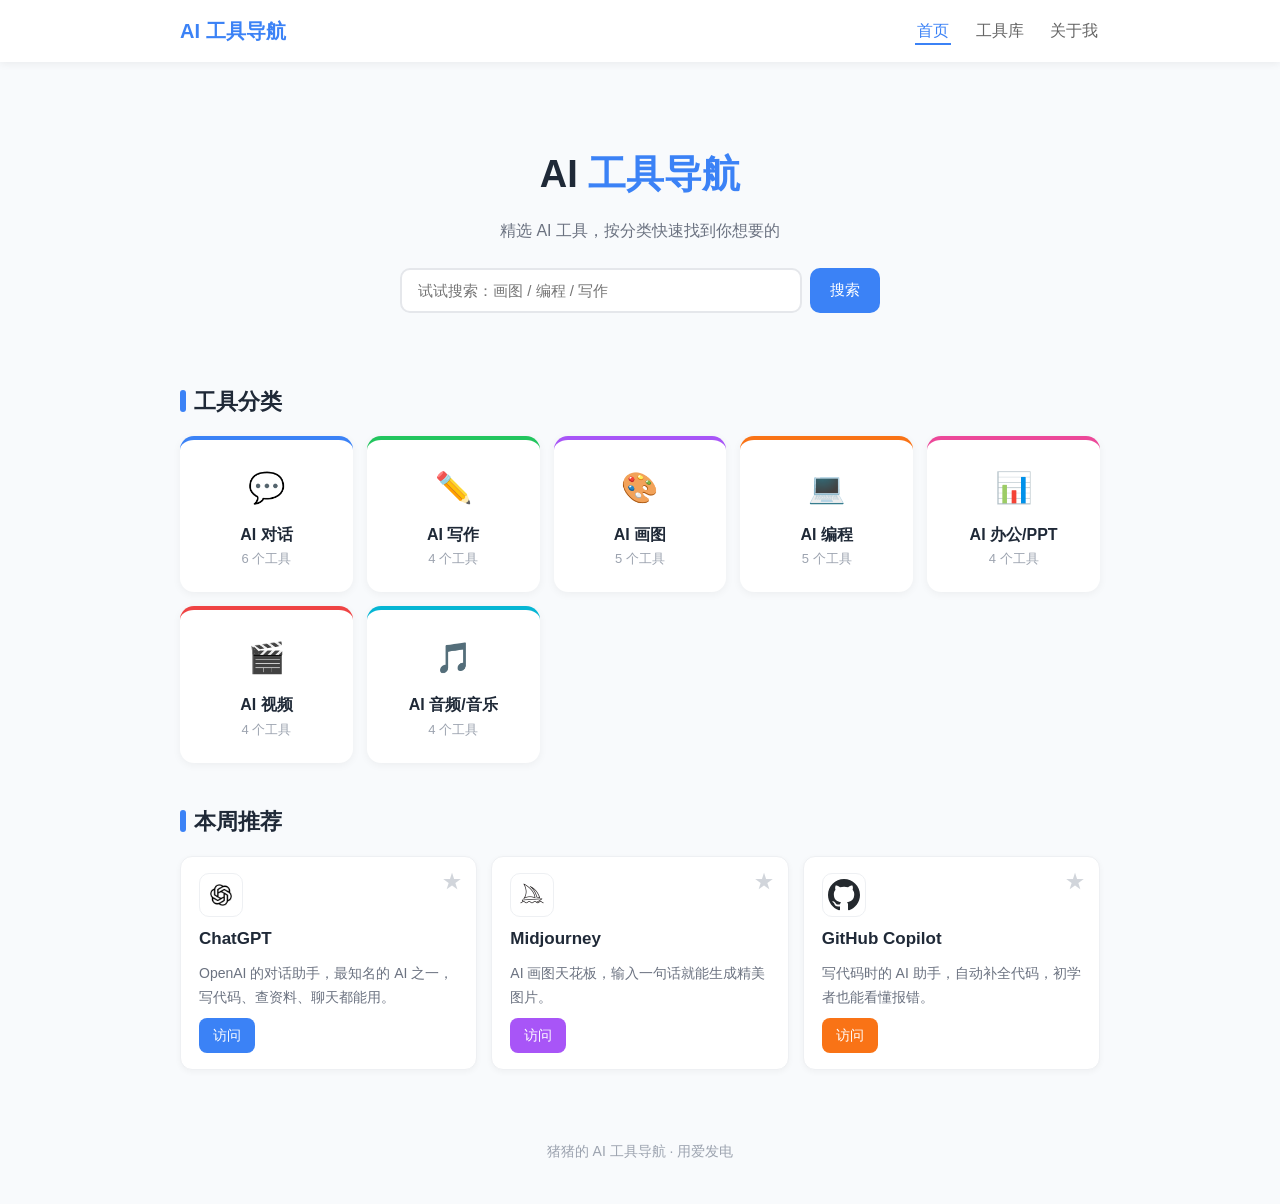
==== index.html @ b0f1b7a2 "导航站初版：三页+搜索+收藏功能" ====
<!DOCTYPE html>
<html lang="zh-CN">
<head>
    <meta charset="UTF-8">
    <title>AI 工具导航 - 首页</title>
    <!-- 网页小图标（favicon）：用 emoji 图标，避免浏览器请求 favicon.ico 报 404 -->
    <link rel="icon" href="data:image/svg+xml,<svg xmlns='http://www.w3.org/2000/svg' viewBox='0 0 100 100'><text y='.9em' font-size='90'>🤖</text></svg>">
    <link rel="stylesheet" href="style.css">
</head>
<body data-page="home">

    <!-- ===== 顶部导航栏（三个页面共用同一份） ===== -->
    <nav class="navbar">
        <div class="navbar-inner">
            <a class="nav-brand" href="index.html">AI 工具导航</a>
            <div class="nav-links">
                <a href="index.html" data-target="home">首页</a>
                <a href="tools.html" data-target="tools">工具库</a>
                <a href="about.html" data-target="about">关于我</a>
            </div>
        </div>
    </nav>

    <div class="container">

        <!-- ===== 我的收藏栏（收藏功能，没有收藏时自动隐藏） ===== -->
        <div class="fav-bar" id="favBar" style="display:none">
            <div class="fav-bar-title">⭐ 我的收藏</div>
            <!-- 收藏的工具会由 script.js 动态生成到这里 -->
            <div class="fav-list" id="favList"></div>
        </div>

        <!-- ===== 顶部区域：站名 + 搜索框 ===== -->
        <div class="hero">
            <h1>AI <span>工具导航</span></h1>
            <p>精选 AI 工具，按分类快速找到你想要的</p>
            <form class="search-box" id="homeSearchForm">
                <input type="text" id="homeSearch" placeholder="试试搜索：画图 / 编程 / 写作">
                <button type="submit">搜索</button>
            </form>
        </div>

        <!-- ===== 分类入口：点击跳转工具库对应区块 ===== -->
        <h2 class="section-title">工具分类</h2>
        <div class="grid">

            <a class="cat-card cat-chat" href="tools.html#cat-chat">
                <div class="cat-icon">💬</div>
                <div class="cat-name">AI 对话</div>
                <div class="cat-count">6 个工具</div>
            </a>

            <a class="cat-card cat-write" href="tools.html#cat-write">
                <div class="cat-icon">✏️</div>
                <div class="cat-name">AI 写作</div>
                <div class="cat-count">4 个工具</div>
            </a>

            <a class="cat-card cat-draw" href="tools.html#cat-draw">
                <div class="cat-icon">🎨</div>
                <div class="cat-name">AI 画图</div>
                <div class="cat-count">5 个工具</div>
            </a>

            <a class="cat-card cat-code" href="tools.html#cat-code">
                <div class="cat-icon">💻</div>
                <div class="cat-name">AI 编程</div>
                <div class="cat-count">5 个工具</div>
            </a>

            <a class="cat-card cat-office" href="tools.html#cat-office">
                <div class="cat-icon">📊</div>
                <div class="cat-name">AI 办公/PPT</div>
                <div class="cat-count">4 个工具</div>
            </a>

            <a class="cat-card cat-video" href="tools.html#cat-video">
                <div class="cat-icon">🎬</div>
                <div class="cat-name">AI 视频</div>
                <div class="cat-count">4 个工具</div>
            </a>

            <a class="cat-card cat-audio" href="tools.html#cat-audio">
                <div class="cat-icon">🎵</div>
                <div class="cat-name">AI 音频/音乐</div>
                <div class="cat-count">4 个工具</div>
            </a>

        </div>

        <!-- ===== 推荐工具 ===== -->
        <h2 class="section-title">本周推荐</h2>
        <div class="tool-grid">
            <div class="tool-card cat-chat">
                <img class="tool-icon" src="img/chatgpt.webp" alt="ChatGPT 图标">
                <div class="tool-name">ChatGPT</div>
                <div class="tool-desc">OpenAI 的对话助手，最知名的 AI 之一，写代码、查资料、聊天都能用。</div>
                <a class="tool-link" href="https://chatgpt.com" target="_blank">访问</a>
            </div>
            <div class="tool-card cat-draw">
                <img class="tool-icon" src="img/midjourney.webp" alt="Midjourney 图标">
                <div class="tool-name">Midjourney</div>
                <div class="tool-desc">AI 画图天花板，输入一句话就能生成精美图片。</div>
                <a class="tool-link" href="https://www.midjourney.com" target="_blank">访问</a>
            </div>
            <div class="tool-card cat-code">
                <img class="tool-icon" src="img/copilot.svg" alt="GitHub Copilot 图标">
                <div class="tool-name">GitHub Copilot</div>
                <div class="tool-desc">写代码时的 AI 助手，自动补全代码，初学者也能看懂报错。</div>
                <a class="tool-link" href="https://github.com/features/copilot" target="_blank">访问</a>
            </div>
        </div>

    </div>

    <!-- ===== 页脚 ===== -->
    <div class="footer">猪猪的 AI 工具导航 · 用爱发电</div>

    <script src="script.js"></script>
</body>
</html>
---- style.css ----
/* =========================================================
   AI 工具导航站 - 共用样式
   浅色多彩风：白底 + 分类彩色卡片
   ========================================================= */

/* ===== 全局 ===== */
* {
    margin: 0;
    padding: 0;
    box-sizing: border-box;   /* 边框和内边距算进宽度，排卡片不溢出 */
}

body {
    font-family: "Microsoft YaHei", Arial, sans-serif;
    background-color: #f8fafc;
    color: #333333;
    line-height: 1.7;
}

a {
    text-decoration: none;
    color: inherit;
}

/* ===== 顶部导航栏 ===== */
.navbar {
    background-color: #ffffff;
    box-shadow: 0 2px 8px rgba(0, 0, 0, 0.06);   /* 底部淡淡的阴影 */
    position: sticky;          /* 滚动时导航栏固定在顶部 */
    top: 0;
    z-index: 100;
}

.navbar-inner {
    max-width: 960px;
    margin: 0 auto;
    padding: 14px 20px;
    display: flex;
    align-items: center;
    justify-content: space-between;   /* 站名左、链接右 */
}

.nav-brand {
    font-size: 20px;
    font-weight: bold;
    color: #3b82f6;
}

.nav-links a {
    margin-left: 18px;
    padding: 4px 2px;
    color: #666666;
    font-weight: 500;
}

/* 当前页面高亮：JS 给当前链接加 .active */
.nav-links a.active {
    color: #3b82f6;
    border-bottom: 2px solid #3b82f6;
}

/* ===== 页面主体容器 ===== */
.container {
    max-width: 960px;
    margin: 0 auto;
    padding: 40px 20px;
}

/* ===== 首页 hero ===== */
.hero {
    text-align: center;
    padding: 40px 0 30px;
}

.hero h1 {
    font-size: 38px;
    color: #1f2937;
}

.hero h1 span {
    color: #3b82f6;
}

.hero p {
    color: #6b7280;
    margin: 10px 0 24px;
}

/* ===== 搜索框 ===== */
.search-box {
    max-width: 480px;
    margin: 0 auto;
    display: flex;
    gap: 8px;
}

.search-box input {
    flex: 1;
    padding: 12px 16px;
    border: 2px solid #e5e7eb;
    border-radius: 10px;
    font-size: 15px;
    outline: none;
    transition: border-color 0.2s;
}

.search-box input:focus {
    border-color: #3b82f6;   /* 聚焦时边框变蓝 */
}

.search-box button {
    padding: 12px 20px;
    background-color: #3b82f6;
    color: #ffffff;
    border: none;
    border-radius: 10px;
    font-size: 15px;
    cursor: pointer;
}

.search-box button:hover {
    background-color: #2563eb;
}

/* ===== 区块标题 ===== */
.section-title {
    font-size: 22px;
    color: #1f2937;
    margin: 40px 0 16px;
    display: flex;
    align-items: center;
    gap: 8px;
}

.section-title::before {
    content: "";
    width: 6px;
    height: 22px;
    border-radius: 3px;
    background-color: #3b82f6;
}

/* ===== 分类卡片网格（首页入口 + 工具库区块） ===== */
/* 每个分类用一个 class 设定 --cat 颜色，卡片统一引用 */
.cat-chat   { --cat: #3b82f6; }
.cat-write  { --cat: #22c55e; }
.cat-draw   { --cat: #a855f7; }
.cat-code   { --cat: #f97316; }
.cat-office { --cat: #ec4899; }
.cat-video  { --cat: #ef4444; }
.cat-audio  { --cat: #06b6d4; }

.grid {
    display: grid;
    grid-template-columns: repeat(auto-fill, minmax(150px, 1fr));
    gap: 14px;
}

/* 首页的分类入口卡 */
.cat-card {
    background-color: #ffffff;
    border-radius: 14px;
    padding: 22px 14px;
    text-align: center;
    box-shadow: 0 2px 8px rgba(0, 0, 0, 0.05);
    border-top: 4px solid var(--cat);   /* 顶部彩色条 */
    transition: transform 0.2s, box-shadow 0.2s;
}

.cat-card:hover {
    transform: translateY(-3px);
    box-shadow: 0 6px 16px rgba(0, 0, 0, 0.1);
}

.cat-card .cat-icon {
    font-size: 30px;
}

.cat-card .cat-name {
    font-weight: bold;
    margin-top: 8px;
    color: #1f2937;
}

.cat-card .cat-count {
    font-size: 13px;
    color: #9ca3af;
}

/* ===== 工具库页面 ===== */
/* 分类区块标题：左侧色条跟随分类色 */
.cat-section .cat-title {
    font-size: 20px;
    font-weight: bold;
    color: #1f2937;
    margin: 36px 0 14px;
    display: flex;
    align-items: center;
    gap: 8px;
}

.cat-section .cat-title::before {
    content: "";
    width: 6px;
    height: 20px;
    border-radius: 3px;
    background-color: var(--cat);
}

/* 工具卡片 */
.tool-grid {
    display: grid;
    grid-template-columns: repeat(auto-fill, minmax(240px, 1fr));
    gap: 14px;
}

/* 工具卡顶部的 logo 图标 */
.tool-card .tool-icon {
    width: 44px;
    height: 44px;
    border-radius: 10px;
    object-fit: contain;      /* 图片等比缩放，不变形 */
    background-color: #ffffff;
    border: 1px solid #eef0f3;
    padding: 5px;
}

.tool-card {
    background-color: #ffffff;
    border-radius: 12px;
    padding: 16px 18px;
    border: 1px solid #eef0f3;
    box-shadow: 0 2px 6px rgba(0, 0, 0, 0.04);
    display: flex;
    flex-direction: column;
    gap: 8px;
    position: relative;   /* 收藏按钮要定位在卡片右上角，卡片需要相对定位 */
    transition: border-color 0.2s, transform 0.2s;
}

.tool-card:hover {
    border-color: var(--cat);
    transform: translateY(-2px);
}

.tool-card .tool-name {
    font-size: 17px;
    font-weight: bold;
    color: #1f2937;
}

.tool-card .tool-desc {
    font-size: 14px;
    color: #6b7280;
    flex: 1;
}

.tool-card .tool-link {
    align-self: flex-start;
    background-color: var(--cat);
    color: #ffffff;
    border-radius: 8px;
    padding: 6px 14px;
    font-size: 14px;
}

.tool-card .tool-link:hover {
    opacity: 0.85;
}

/* 搜索无结果提示 */
.no-result {
    display: none;
    text-align: center;
    color: #9ca3af;
    padding: 40px 0;
}

/* ===== 关于我页面 ===== */
.about-card {
    background-color: #ffffff;
    border-radius: 14px;
    padding: 24px;
    box-shadow: 0 2px 8px rgba(0, 0, 0, 0.05);
    margin-bottom: 18px;
}

.about-card h2 {
    font-size: 18px;
    color: #3b82f6;
    margin-bottom: 10px;
}

.about-card p {
    color: #4b5563;
    font-size: 15px;
}

.about-card .contact-item {
    margin: 8px 0;
    color: #4b5563;
}

.about-card .contact-item .label {
    display: inline-block;
    min-width: 44px;
    font-weight: bold;
    color: #3b82f6;
}

/* ===== 页脚 ===== */
.footer {
    text-align: center;
    color: #9ca3af;
    font-size: 14px;
    padding: 30px 0 40px;
}

/* =========================================================
   收藏工具功能样式（★ 按钮 + 我的收藏栏）
   ========================================================= */

/* ===== 我的收藏栏 ===== */
/* 有收藏时显示，没有收藏时 script.js 会把它隐藏 */
.fav-bar {
    background-color: #fffbe6;          /* 淡黄色背景，和普通区域区分开 */
    border: 1px solid #fde68a;          /* 浅金色边框 */
    border-radius: 12px;
    padding: 14px 18px;
    margin-bottom: 24px;                /* 和下面内容留一点距离 */
}

.fav-bar-title {
    font-size: 16px;
    font-weight: bold;
    color: #b45309;                     /* 深金色标题文字 */
    margin-bottom: 8px;
}

/* 收藏列表：横向排列的小标签 */
.fav-list {
    display: flex;
    flex-wrap: wrap;                    /* 一行放不下自动换行 */
    gap: 8px;
}

/* 单个收藏项：一个小胶囊标签 */
.fav-item {
    display: inline-flex;
    align-items: center;
    gap: 6px;
    background-color: #ffffff;
    border: 1px solid #fde68a;
    border-radius: 20px;
    padding: 4px 12px;
    font-size: 14px;
}

.fav-item a {
    color: #1f2937;
}

.fav-item a:hover {
    color: #3b82f6;                     /* 鼠标悬停变蓝 */
}

/* 收藏项里的"取消"小按钮 */
.fav-item .fav-remove {
    border: none;
    background: none;
    color: #9ca3af;
    cursor: pointer;
    font-size: 12px;
    padding: 0;
}

.fav-item .fav-remove:hover {
    color: #ef4444;                     /* 悬停变红，提示这是删除操作 */
}

/* ===== 工具卡右上角的 ★ 收藏按钮 ===== */
.fav-btn {
    position: absolute;                 /* 相对 .tool-card 定位 */
    top: 10px;
    right: 10px;
    width: 28px;
    height: 28px;
    border: none;
    background: none;
    font-size: 20px;
    line-height: 1;
    color: #d1d5db;                     /* 未收藏：灰色空星 */
    cursor: pointer;
    transition: color 0.2s, transform 0.2s;
    z-index: 1;                         /* 盖在卡片其他内容上面 */
}

.fav-btn:hover {
    color: #f59e0b;                     /* 悬停变金色，提示可收藏 */
    transform: scale(1.15);             /* 稍微放大一点 */
}

/* 已收藏的 ★ 按钮：金色实心 */
.fav-btn.faved {
    color: #f59e0b;
}

/* 已收藏的工具卡：边框和阴影变金色，整体高亮 */
.tool-card.faved {
    border-color: #f59e0b;
    box-shadow: 0 2px 10px rgba(245, 158, 11, 0.15);
}
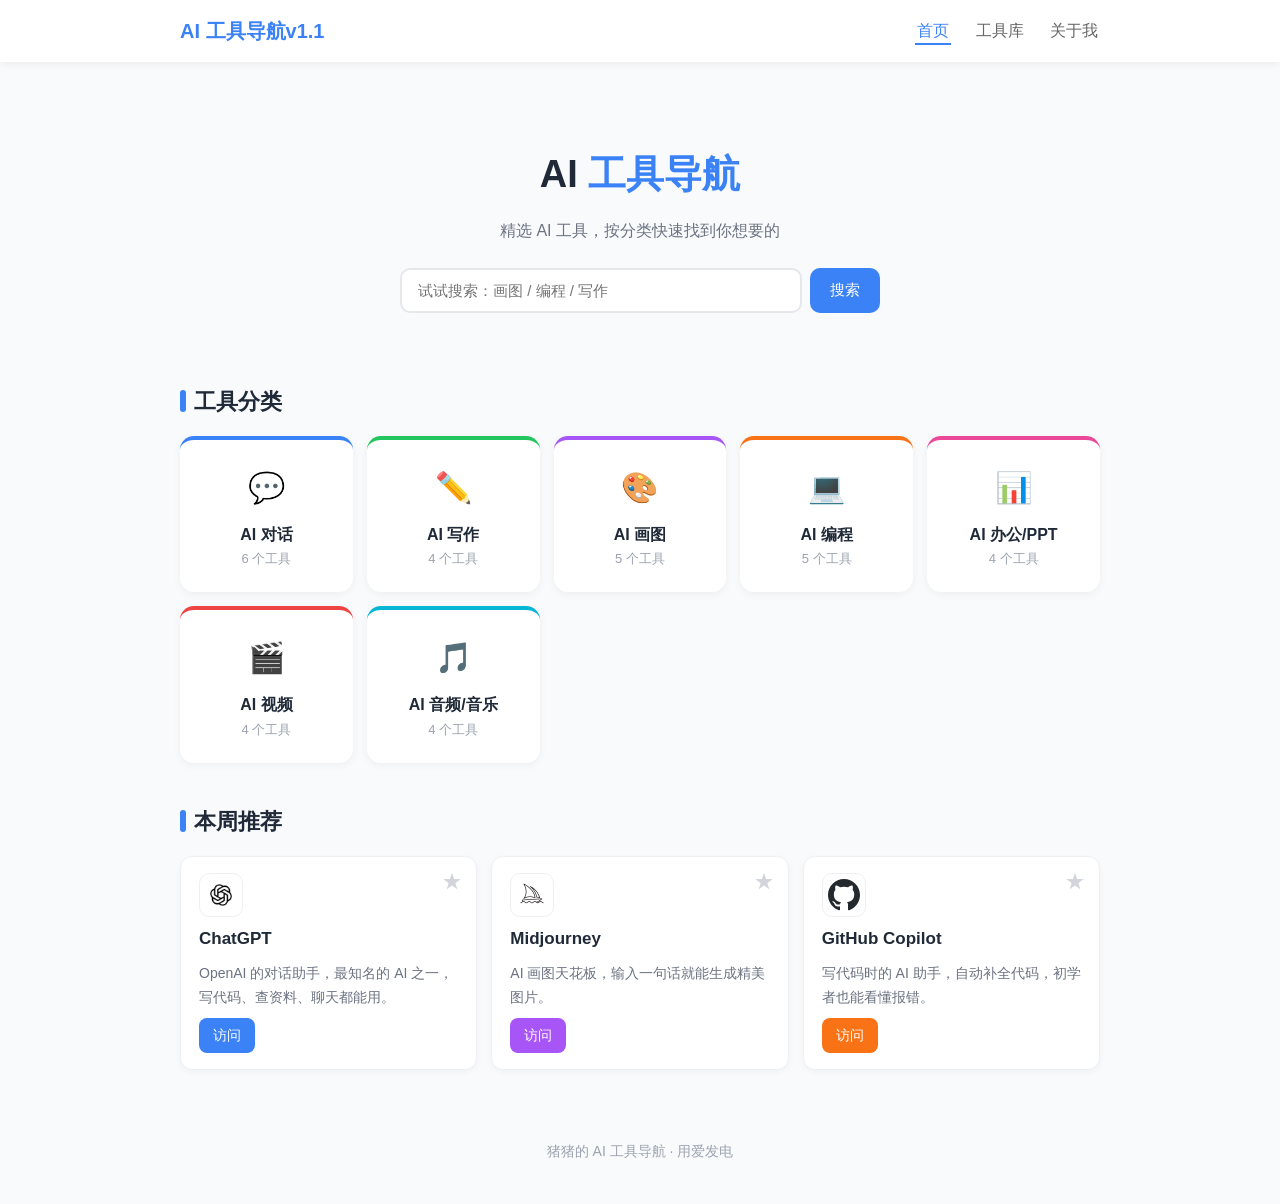
==== commit 7f338cdb: "Update index.html" ====
--- a/index.html
+++ b/index.html
@@ -2,7 +2,7 @@
 <html lang="zh-CN">
 <head>
     <meta charset="UTF-8">
-    <title>AI 工具导航 - 首页</title>
+    <title>AI 工具导航🚀 - 首页</title>
     <!-- 网页小图标（favicon）：用 emoji 图标，避免浏览器请求 favicon.ico 报 404 -->
     <link rel="icon" href="data:image/svg+xml,<svg xmlns='http://www.w3.org/2000/svg' viewBox='0 0 100 100'><text y='.9em' font-size='90'>🤖</text></svg>">
     <link rel="stylesheet" href="style.css">
@@ -12,7 +12,7 @@
     <!-- ===== 顶部导航栏（三个页面共用同一份） ===== -->
     <nav class="navbar">
         <div class="navbar-inner">
-            <a class="nav-brand" href="index.html">AI 工具导航</a>
+            <a class="nav-brand" href="index.html">AI 工具导航v1.1</a>
             <div class="nav-links">
                 <a href="index.html" data-target="home">首页</a>
                 <a href="tools.html" data-target="tools">工具库</a>
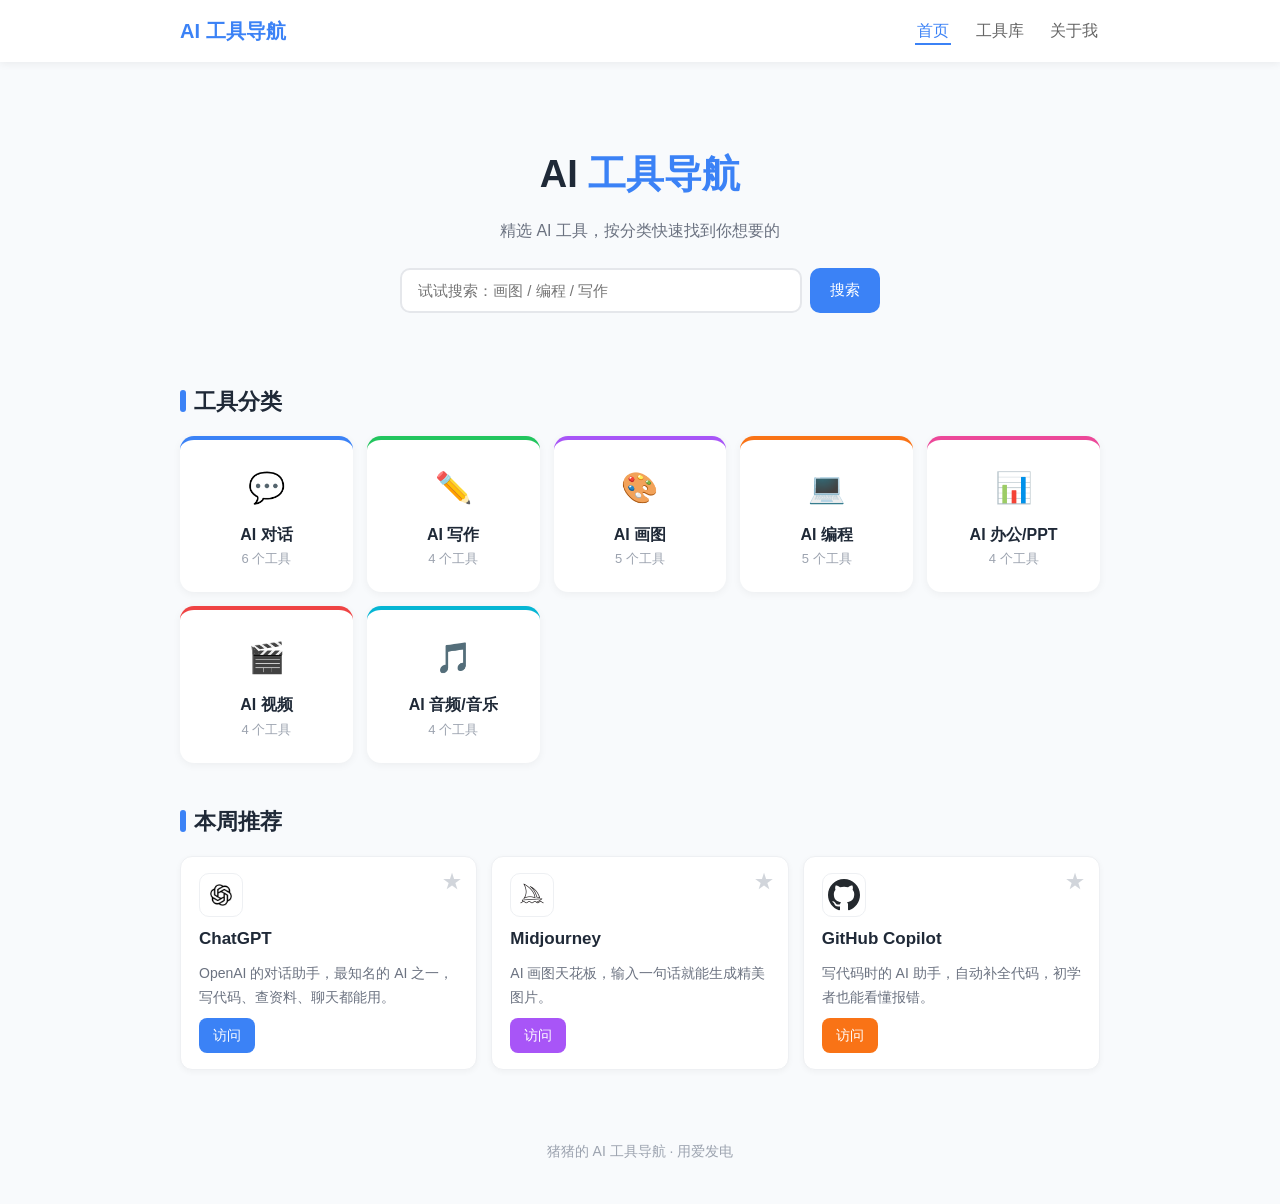
==== commit 2ebb001b: "Update index.html" ====
--- a/index.html
+++ b/index.html
@@ -2,7 +2,7 @@
 <html lang="zh-CN">
 <head>
     <meta charset="UTF-8">
-    <title>AI 工具导航🚀 - 首页</title>
+    <title>AI 工具导航🚀 - 首页v1.1</title>
     <!-- 网页小图标（favicon）：用 emoji 图标，避免浏览器请求 favicon.ico 报 404 -->
     <link rel="icon" href="data:image/svg+xml,<svg xmlns='http://www.w3.org/2000/svg' viewBox='0 0 100 100'><text y='.9em' font-size='90'>🤖</text></svg>">
     <link rel="stylesheet" href="style.css">
@@ -12,7 +12,7 @@
     <!-- ===== 顶部导航栏（三个页面共用同一份） ===== -->
     <nav class="navbar">
         <div class="navbar-inner">
-            <a class="nav-brand" href="index.html">AI 工具导航v1.1</a>
+            <a class="nav-brand" href="index.html">AI 工具导航</a>
             <div class="nav-links">
                 <a href="index.html" data-target="home">首页</a>
                 <a href="tools.html" data-target="tools">工具库</a>
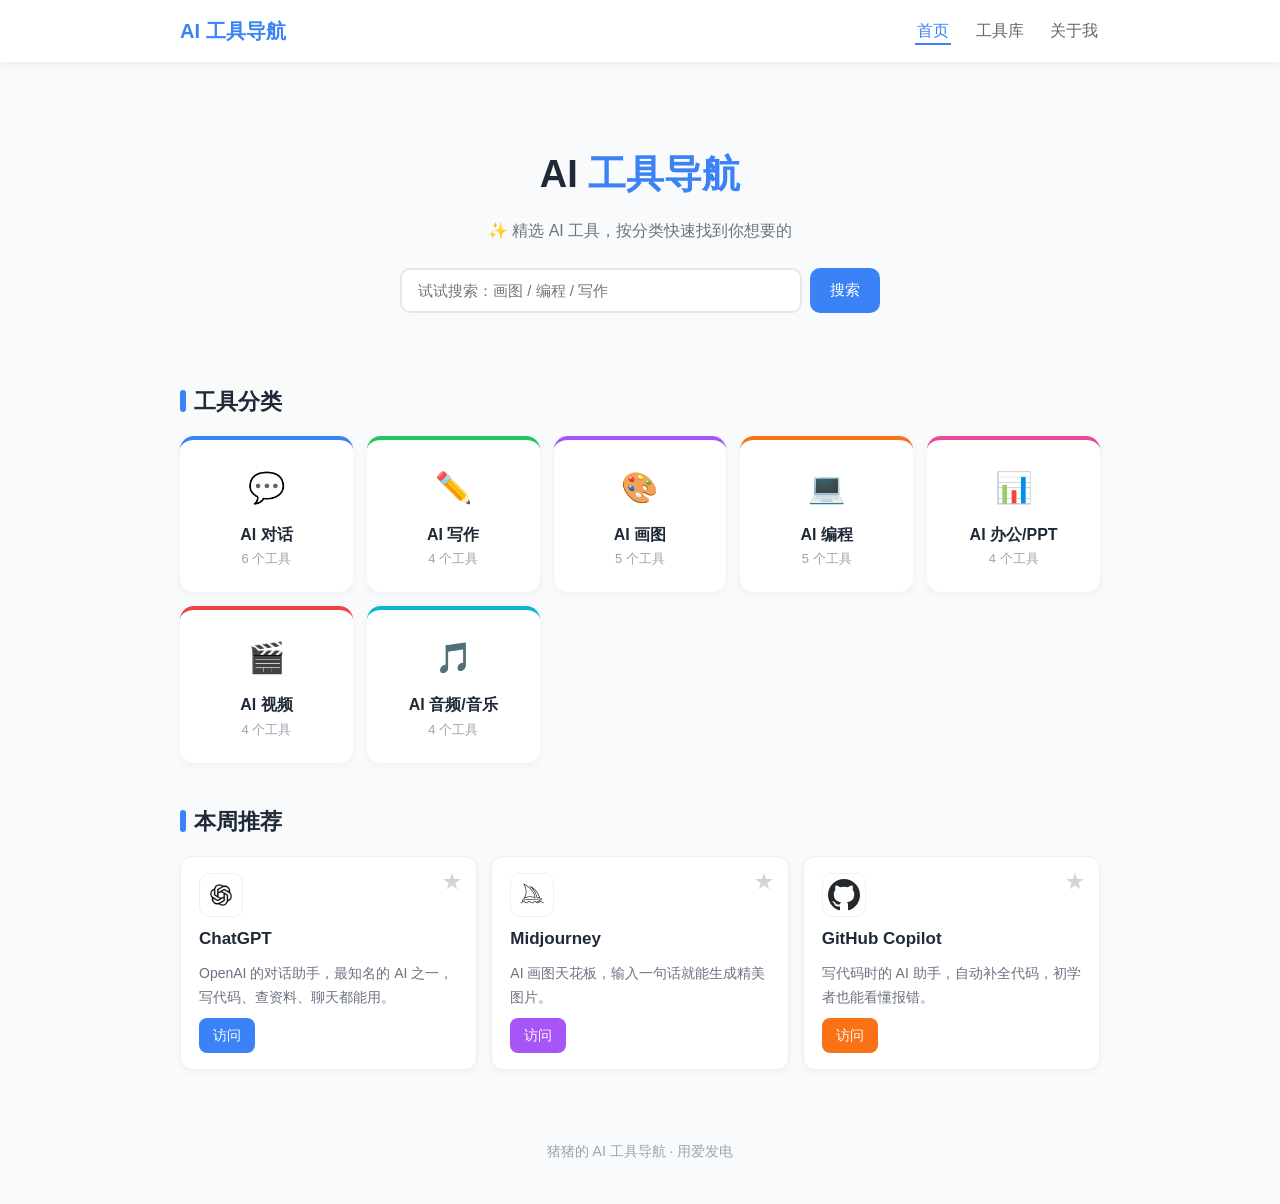
==== commit fc99debf: "Update index.html" ====
--- a/index.html
+++ b/index.html
@@ -33,7 +33,7 @@
         <!-- ===== 顶部区域：站名 + 搜索框 ===== -->
         <div class="hero">
             <h1>AI <span>工具导航</span></h1>
-            <p>精选 AI 工具，按分类快速找到你想要的</p>
+            <p>✨ 精选 AI 工具，按分类快速找到你想要的</p>
             <form class="search-box" id="homeSearchForm">
                 <input type="text" id="homeSearch" placeholder="试试搜索：画图 / 编程 / 写作">
                 <button type="submit">搜索</button>
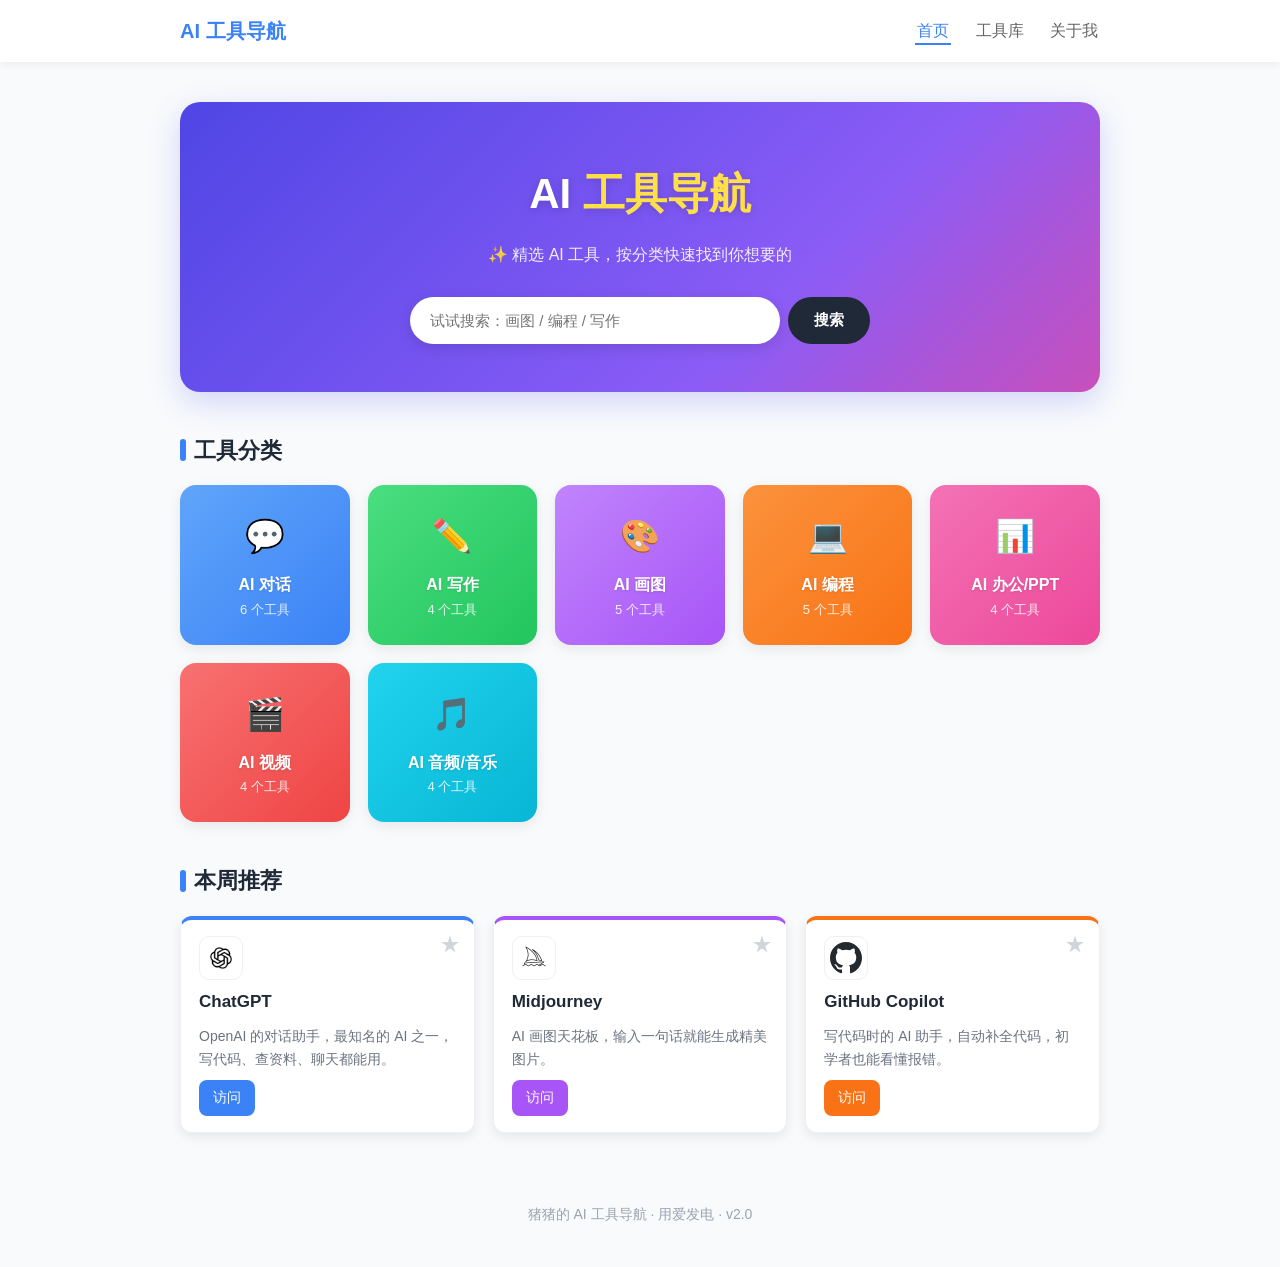
==== commit 740e88c2: "持续部署演示：页脚加 v2.0" ====
--- a/index.html
+++ b/index.html
@@ -2,6 +2,8 @@
 <html lang="zh-CN">
 <head>
     <meta charset="UTF-8">
+    <!-- 手机适配关键：让手机浏览器按真实屏幕宽度渲染，而不是默认 980px 桌面宽度 -->
+    <meta name="viewport" content="width=device-width, initial-scale=1.0">
     <title>AI 工具导航🚀 - 首页v1.1</title>
     <!-- 网页小图标（favicon）：用 emoji 图标，避免浏览器请求 favicon.ico 报 404 -->
     <link rel="icon" href="data:image/svg+xml,<svg xmlns='http://www.w3.org/2000/svg' viewBox='0 0 100 100'><text y='.9em' font-size='90'>🤖</text></svg>">
@@ -114,7 +116,7 @@
     </div>
 
     <!-- ===== 页脚 ===== -->
-    <div class="footer">猪猪的 AI 工具导航 · 用爱发电</div>
+    <div class="footer">猪猪的 AI 工具导航 · 用爱发电 · v2.0</div>
 
     <script src="script.js"></script>
 </body>
--- a/style.css
+++ b/style.css
@@ -66,29 +66,42 @@
     padding: 40px 20px;
 }
 
-/* ===== 首页 hero ===== */
+/* ===== 首页 hero（8/21 视觉打磨：白底→彩色渐变门面） ===== */
 .hero {
     text-align: center;
-    padding: 40px 0 30px;
+    padding: 56px 24px 48px;
+    border-radius: 20px;
+    background: linear-gradient(135deg, #4f46e5 0%, #8b5cf6 55%, #ec4899 100%);
+    box-shadow: 0 10px 30px rgba(99, 102, 241, 0.25);
+    /* 让渐变背景的尺寸可轻微放大，做出"呼吸感"动画 */
+    background-size: 120% 120%;
+    animation: hero-breathe 8s ease-in-out infinite;
+}
+
+@keyframes hero-breathe {
+    0%, 100% { background-position: 0% 50%; }
+    50%      { background-position: 100% 50%; }
 }
 
 .hero h1 {
-    font-size: 38px;
-    color: #1f2937;
+    font-size: 42px;
+    color: #ffffff;
+    text-shadow: 0 2px 8px rgba(0, 0, 0, 0.15);
 }
 
 .hero h1 span {
-    color: #3b82f6;
+    color: #fde047;
 }
 
 .hero p {
-    color: #6b7280;
-    margin: 10px 0 24px;
-}
-
-/* ===== 搜索框 ===== */
+    color: rgba(255, 255, 255, 0.9);
+    margin: 12px 0 28px;
+    font-size: 16px;
+}
+
+/* ===== 搜索框（8/21 打磨：胶囊形，配合渐变门面） ===== */
 .search-box {
-    max-width: 480px;
+    max-width: 460px;
     margin: 0 auto;
     display: flex;
     gap: 8px;
@@ -96,30 +109,34 @@
 
 .search-box input {
     flex: 1;
-    padding: 12px 16px;
-    border: 2px solid #e5e7eb;
-    border-radius: 10px;
+    padding: 14px 20px;
+    border: none;
+    border-radius: 999px;
     font-size: 15px;
     outline: none;
-    transition: border-color 0.2s;
+    box-shadow: 0 4px 14px rgba(0, 0, 0, 0.12);
+    transition: box-shadow 0.2s, transform 0.2s;
 }
 
 .search-box input:focus {
-    border-color: #3b82f6;   /* 聚焦时边框变蓝 */
+    box-shadow: 0 6px 20px rgba(0, 0, 0, 0.18);
+    transform: translateY(-1px);
 }
 
 .search-box button {
-    padding: 12px 20px;
-    background-color: #3b82f6;
+    padding: 14px 26px;
+    background-color: #1f2937;
     color: #ffffff;
     border: none;
-    border-radius: 10px;
+    border-radius: 999px;
     font-size: 15px;
+    font-weight: 600;
     cursor: pointer;
+    transition: background-color 0.2s;
 }
 
 .search-box button:hover {
-    background-color: #2563eb;
+    background-color: #374151;
 }
 
 /* ===== 区块标题 ===== */
@@ -141,50 +158,52 @@
 }
 
 /* ===== 分类卡片网格（首页入口 + 工具库区块） ===== */
-/* 每个分类用一个 class 设定 --cat 颜色，卡片统一引用 */
-.cat-chat   { --cat: #3b82f6; }
-.cat-write  { --cat: #22c55e; }
-.cat-draw   { --cat: #a855f7; }
-.cat-code   { --cat: #f97316; }
-.cat-office { --cat: #ec4899; }
-.cat-video  { --cat: #ef4444; }
-.cat-audio  { --cat: #06b6d4; }
+/* 每个分类用 class 设定 --cat（主色）和 --cat2（浅色），卡片渐变引用 */
+.cat-chat   { --cat: #3b82f6; --cat2: #60a5fa; }
+.cat-write  { --cat: #22c55e; --cat2: #4ade80; }
+.cat-draw   { --cat: #a855f7; --cat2: #c084fc; }
+.cat-code   { --cat: #f97316; --cat2: #fb923c; }
+.cat-office { --cat: #ec4899; --cat2: #f472b6; }
+.cat-video  { --cat: #ef4444; --cat2: #f87171; }
+.cat-audio  { --cat: #06b6d4; --cat2: #22d3ee; }
 
 .grid {
     display: grid;
     grid-template-columns: repeat(auto-fill, minmax(150px, 1fr));
-    gap: 14px;
-}
-
-/* 首页的分类入口卡 */
+    gap: 18px;
+}
+
+/* 首页的分类入口卡（8/21 打磨：渐变底色，与门面统一） */
 .cat-card {
-    background-color: #ffffff;
-    border-radius: 14px;
-    padding: 22px 14px;
+    background: linear-gradient(135deg, var(--cat2) 0%, var(--cat) 100%);
+    border-radius: 16px;
+    padding: 24px 14px;
     text-align: center;
-    box-shadow: 0 2px 8px rgba(0, 0, 0, 0.05);
-    border-top: 4px solid var(--cat);   /* 顶部彩色条 */
+    color: #ffffff;
+    box-shadow: 0 4px 14px rgba(0, 0, 0, 0.08);
     transition: transform 0.2s, box-shadow 0.2s;
 }
 
 .cat-card:hover {
     transform: translateY(-3px);
-    box-shadow: 0 6px 16px rgba(0, 0, 0, 0.1);
+    box-shadow: 0 8px 20px rgba(0, 0, 0, 0.15);
 }
 
 .cat-card .cat-icon {
-    font-size: 30px;
+    font-size: 32px;
 }
 
 .cat-card .cat-name {
     font-weight: bold;
     margin-top: 8px;
-    color: #1f2937;
+    color: #ffffff;
+    font-size: 16px;
+    text-shadow: 0 1px 3px rgba(0, 0, 0, 0.12);
 }
 
 .cat-card .cat-count {
     font-size: 13px;
-    color: #9ca3af;
+    color: rgba(255, 255, 255, 0.85);
 }
 
 /* ===== 工具库页面 ===== */
@@ -211,7 +230,7 @@
 .tool-grid {
     display: grid;
     grid-template-columns: repeat(auto-fill, minmax(240px, 1fr));
-    gap: 14px;
+    gap: 18px;
 }
 
 /* 工具卡顶部的 logo 图标 */
@@ -230,17 +249,20 @@
     border-radius: 12px;
     padding: 16px 18px;
     border: 1px solid #eef0f3;
-    box-shadow: 0 2px 6px rgba(0, 0, 0, 0.04);
+    border-top: 4px solid var(--cat);   /* 顶部彩色条（分类色） */
+    box-shadow: 0 4px 12px rgba(0, 0, 0, 0.08);
     display: flex;
     flex-direction: column;
     gap: 8px;
     position: relative;   /* 收藏按钮要定位在卡片右上角，卡片需要相对定位 */
-    transition: border-color 0.2s, transform 0.2s;
+    transition: border-color 0.2s, transform 0.2s, box-shadow 0.2s;
 }
 
 .tool-card:hover {
     border-color: var(--cat);
+    border-top-color: var(--cat2);   /* 悬停时顶部彩条变浅色 */
     transform: translateY(-2px);
+    box-shadow: 0 8px 20px rgba(0, 0, 0, 0.12);
 }
 
 .tool-card .tool-name {
@@ -281,7 +303,7 @@
     background-color: #ffffff;
     border-radius: 14px;
     padding: 24px;
-    box-shadow: 0 2px 8px rgba(0, 0, 0, 0.05);
+    box-shadow: 0 4px 14px rgba(0, 0, 0, 0.08);
     margin-bottom: 18px;
 }
 
@@ -410,3 +432,138 @@
     border-color: #f59e0b;
     box-shadow: 0 2px 10px rgba(245, 158, 11, 0.15);
 }
+
+/* =========================================================
+   响应式适配（手机端）
+   屏幕宽度 600px 及以下时，以下规则全部生效
+   ========================================================= */
+@media (max-width: 600px) {
+
+    /* ===== 全局 ===== */
+    body {
+        line-height: 1.6;                 /* 手机上文字行距稍微收紧 */
+    }
+
+    /* ===== 顶部导航栏 ===== */
+    .navbar-inner {
+        padding: 10px 14px;               /* 导航栏左右留白变小 */
+    }
+
+    .nav-brand {
+        font-size: 17px;                  /* 站名稍微缩小 */
+    }
+
+    .nav-links a {
+        margin-left: 12px;                /* 菜单项间距收紧，避免换行溢出 */
+        font-size: 14px;                  /* 菜单文字缩小 */
+    }
+
+    /* ===== 页面主体容器 ===== */
+    .container {
+        padding: 20px 14px;               /* 页面左右留白变小，正文更宽 */
+    }
+
+    /* ===== 首页 hero（大标题 + 搜索框） ===== */
+    .hero {
+        padding: 32px 16px 28px;       /* 上下间距收紧 + 左右留白（渐变卡片） */
+        border-radius: 14px;           /* 大圆角收小，适配小屏 */
+    }
+
+    .hero h1 {
+        font-size: 28px;                  /* 大标题缩小 */
+    }
+
+    .hero p {
+        font-size: 14px;                  /* 副标题缩小 */
+        margin: 8px 0 16px;               /* 间距收紧 */
+    }
+
+    /* 搜索框：输入框和按钮缩小，但保留足够点击面积 */
+    .search-box input {
+        padding: 10px 12px;
+        font-size: 14px;
+    }
+
+    .search-box button {
+        padding: 10px 14px;
+        font-size: 14px;
+    }
+
+    /* ===== 首页分类入口网格：手机上排 2 列，紧凑且不溢出 ===== */
+    .grid {
+        grid-template-columns: repeat(2, 1fr);   /* 2 列等宽 */
+    }
+
+    /* 分类渐变卡（8/21 打磨）：2 列时收紧内边距，避免拥挤 */
+    .cat-card {
+        padding: 18px 10px;
+        border-radius: 14px;
+    }
+
+    .cat-card .cat-name {
+        font-size: 14px;
+    }
+
+    /* ===== 工具卡网格：从多列变为 1 列，卡片占满整行 ===== */
+    .tool-grid {
+        grid-template-columns: 1fr;       /* 单列 */
+        gap: 12px;                        /* 卡片间距收紧 */
+    }
+
+    .tool-card {
+        padding: 14px 16px;               /* 卡片内边距收紧 */
+    }
+
+    .tool-card .tool-name {
+        font-size: 16px;                  /* 工具名稍微缩小 */
+    }
+
+    .tool-card .tool-desc {
+        font-size: 13px;                  /* 描述文字缩小 */
+    }
+
+    .tool-card .tool-link {
+        padding: 6px 12px;                /* 访问按钮保持足够点击面积 */
+    }
+
+    /* ===== 我的收藏栏 ===== */
+    .fav-bar {
+        padding: 12px 14px;               /* 内边距收紧 */
+        margin-bottom: 16px;
+    }
+
+    .fav-item {
+        font-size: 13px;                  /* 收藏标签缩小 */
+        padding: 3px 10px;
+    }
+
+    /* ===== 工具库分类标题 ===== */
+    .cat-section .cat-title {
+        font-size: 18px;                  /* 分类标题缩小 */
+        margin: 28px 0 12px;
+    }
+
+    /* ===== 搜索无结果提示 ===== */
+    .no-result {
+        padding: 24px 0;                  /* 间距收紧 */
+    }
+
+    /* ===== 关于我页面 ===== */
+    .about-card {
+        padding: 18px;                    /* 卡片内边距收紧 */
+    }
+
+    .about-card h2 {
+        font-size: 16px;
+    }
+
+    .about-card p {
+        font-size: 14px;
+    }
+
+    /* ===== 页脚 ===== */
+    .footer {
+        font-size: 13px;                  /* 页脚文字缩小 */
+        padding: 20px 14px 28px;
+    }
+}
